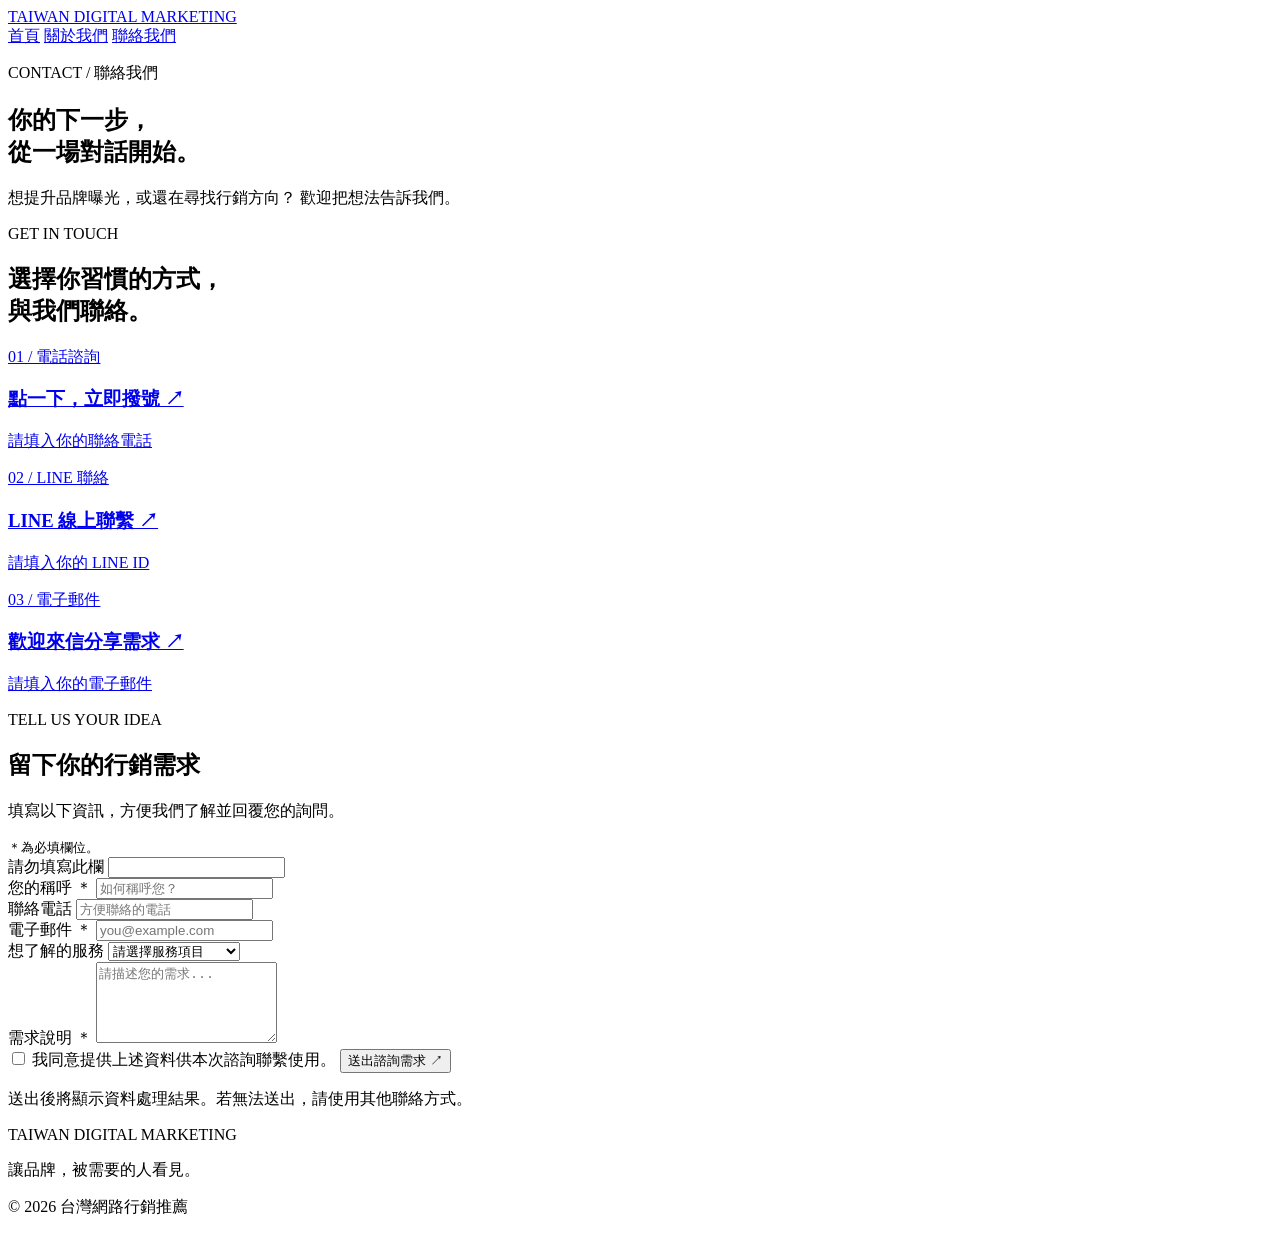
==== contact.html @ c1d2adca "Create contact.html" ====
<!DOCTYPE html>
<html lang="zh-Hant">
<head>
    <meta charset="UTF-8">
    <meta name="viewport" content="width=device-width, initial-scale=1.0">
    <title>聯絡我們｜台灣網路行銷推薦</title>
    <meta name="description" content="歡迎與我們聯絡，分享你的行銷需求。">
    <link rel="stylesheet" href="css/style.css">
</head>

<body>

<header class="header">
    <a href="index.html" class="logo">
        TAIWAN DIGITAL MARKETING
    </a>

    <nav>
        <a href="index.html">首頁</a>
        <a href="#about">關於我們</a>
        <a href="contact.html">聯絡我們</a>
    </nav>
</header>

<main>

<section class="hero">
    <p class="eyebrow">CONTACT / 聯絡我們</p>

    <h1>你的下一步，<br>從一場對話開始。</h1>

    <p class="intro">
        想提升品牌曝光，或還在尋找行銷方向？
        歡迎把想法告訴我們。
    </p>
</section>

<section class="contact-info">
    <p class="eyebrow">GET IN TOUCH</p>

    <h2>選擇你習慣的方式，<br>與我們聯絡。</h2>

    <div class="contact-grid">

        <a href="tel:請填入你的電話" class="contact-card">
            <span>01 / 電話諮詢</span>
            <h3>點一下，立即撥號 ↗</h3>
            <p>請填入你的聯絡電話</p>
        </a>

        <a href="#" class="contact-card">
            <span>02 / LINE 聯絡</span>
            <h3>LINE 線上聯繫 ↗</h3>
            <p>請填入你的 LINE ID</p>
        </a>

        <a href="mailto:請填入你的Email" class="contact-card">
            <span>03 / 電子郵件</span>
            <h3>歡迎來信分享需求 ↗</h3>
            <p>請填入你的電子郵件</p>
        </a>

    </div>
</section>

<section class="form-section">

    <div class="form-heading">
        <p class="eyebrow">TELL US YOUR IDEA</p>

        <h2>留下你的行銷需求</h2>

        <p>填寫以下資訊，方便我們了解並回覆您的詢問。</p>

        <small>＊為必填欄位。</small>
    </div>

    <form id="contactForm">

        <div class="honeypot" aria-hidden="true">
            <label>請勿填寫此欄</label>
            <input type="text" name="website" tabindex="-1" autocomplete="off">
        </div>

        <div class="form-grid">

            <div class="form-group">
                <label for="name">您的稱呼 ＊</label>
                <input
                    type="text"
                    id="name"
                    name="name"
                    placeholder="如何稱呼您？"
                    required>
            </div>

            <div class="form-group">
                <label for="phone">聯絡電話</label>
                <input
                    type="tel"
                    id="phone"
                    name="phone"
                    placeholder="方便聯絡的電話">
            </div>

            <div class="form-group">
                <label for="email">電子郵件 ＊</label>
                <input
                    type="email"
                    id="email"
                    name="email"
                    placeholder="you@example.com"
                    required>
            </div>

            <div class="form-group">
                <label for="service">想了解的服務</label>
                <select id="service" name="service">
                    <option value="">請選擇服務項目</option>
                    <option value="SEO 搜尋引擎優化">SEO 搜尋引擎優化</option>
                    <option value="社群行銷">社群行銷</option>
                    <option value="網站設計">網站設計</option>
                    <option value="品牌行銷">品牌行銷</option>
                    <option value="其他服務">其他服務</option>
                </select>
            </div>

            <div class="form-group full">
                <label for="message">需求說明 ＊</label>
                <textarea
                    id="message"
                    name="message"
                    rows="5"
                    placeholder="請描述您的需求..."
                    required></textarea>
            </div>

        </div>

        <label class="consent">
            <input type="checkbox" id="consent" required>
            <span>
                我同意提供上述資料供本次諮詢聯繫使用。
            </span>
        </label>

        <button type="submit" id="submitBtn">
            送出諮詢需求 ↗
        </button>

        <p id="formStatus" role="status"></p>

    </form>

    <p class="notice">
        送出後將顯示資料處理結果。若無法送出，請使用其他聯絡方式。
    </p>

</section>

</main>

<footer id="about">
    <div class="footer-logo">
        TAIWAN DIGITAL MARKETING
    </div>

    <p>讓品牌，被需要的人看見。</p>

    <p>© 2026 台灣網路行銷推薦</p>
</footer>

<script src="js/contact.js"></script>

</body>
</html>
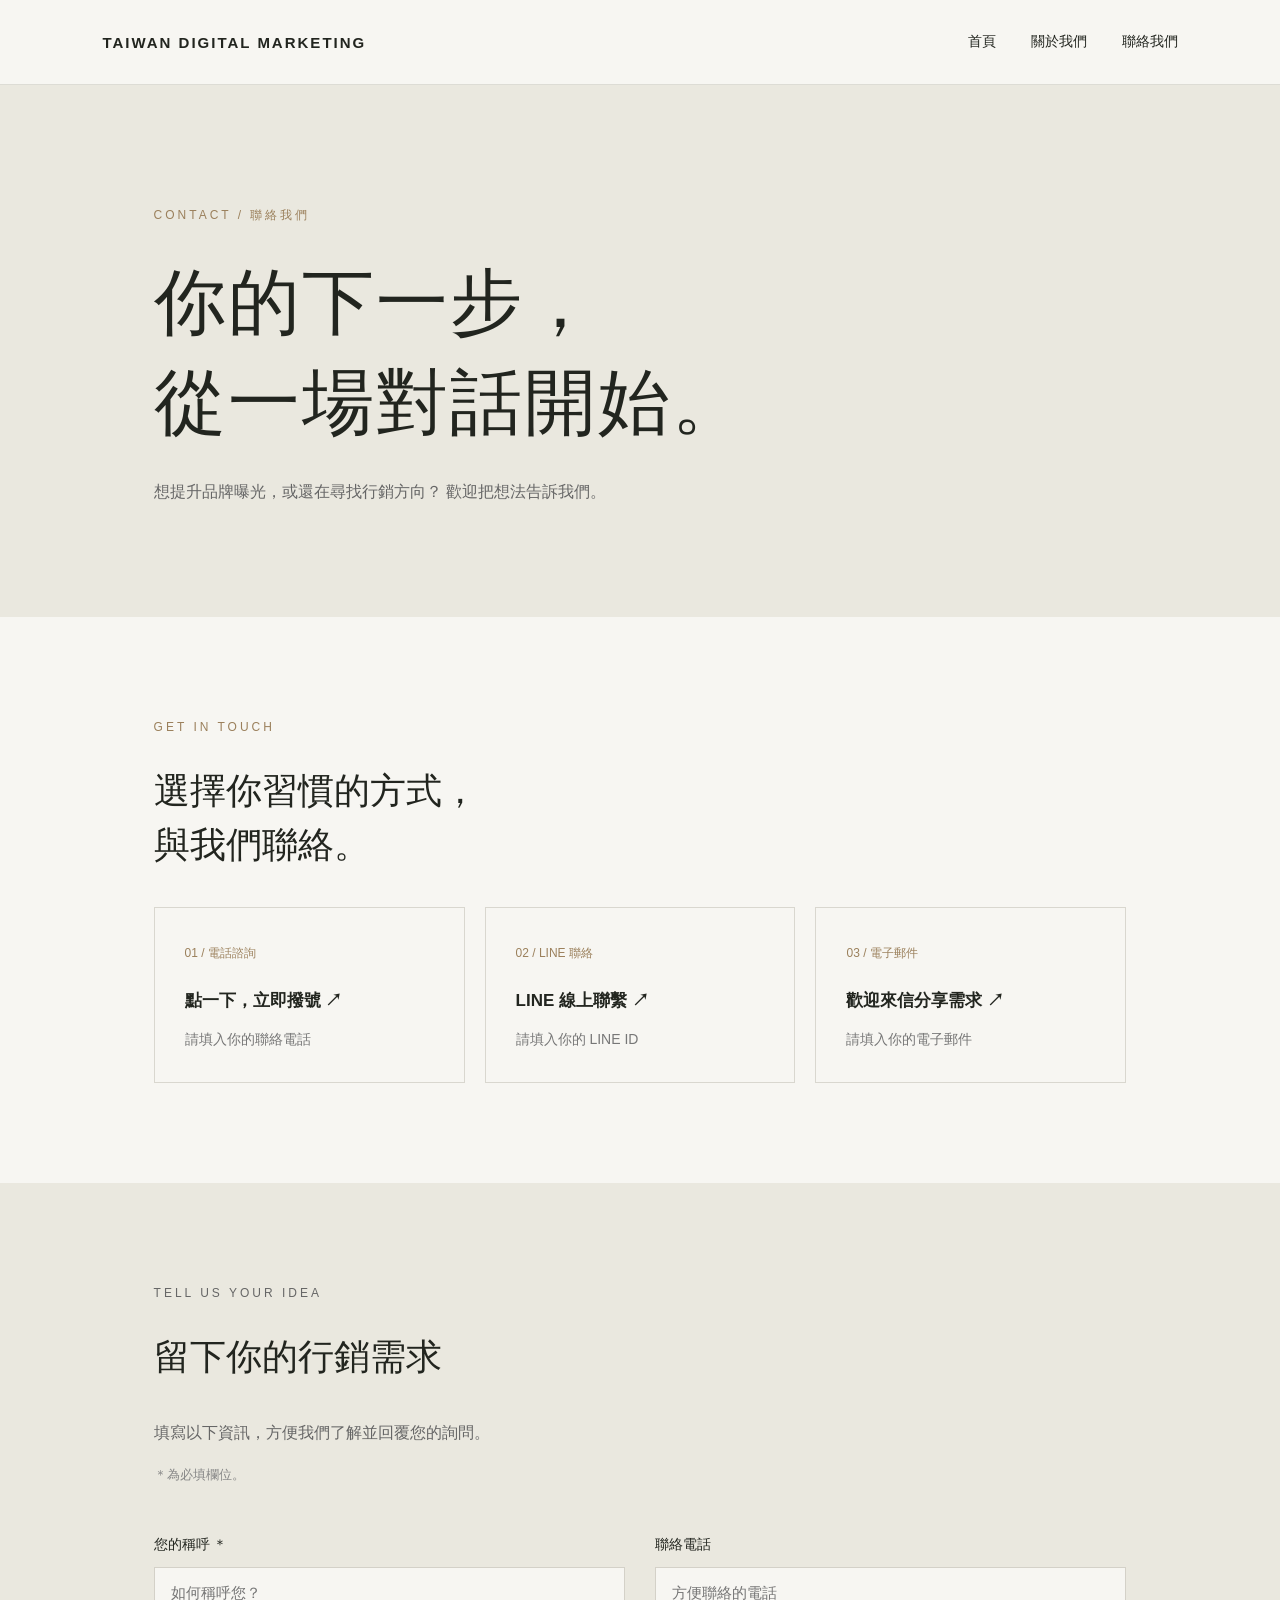
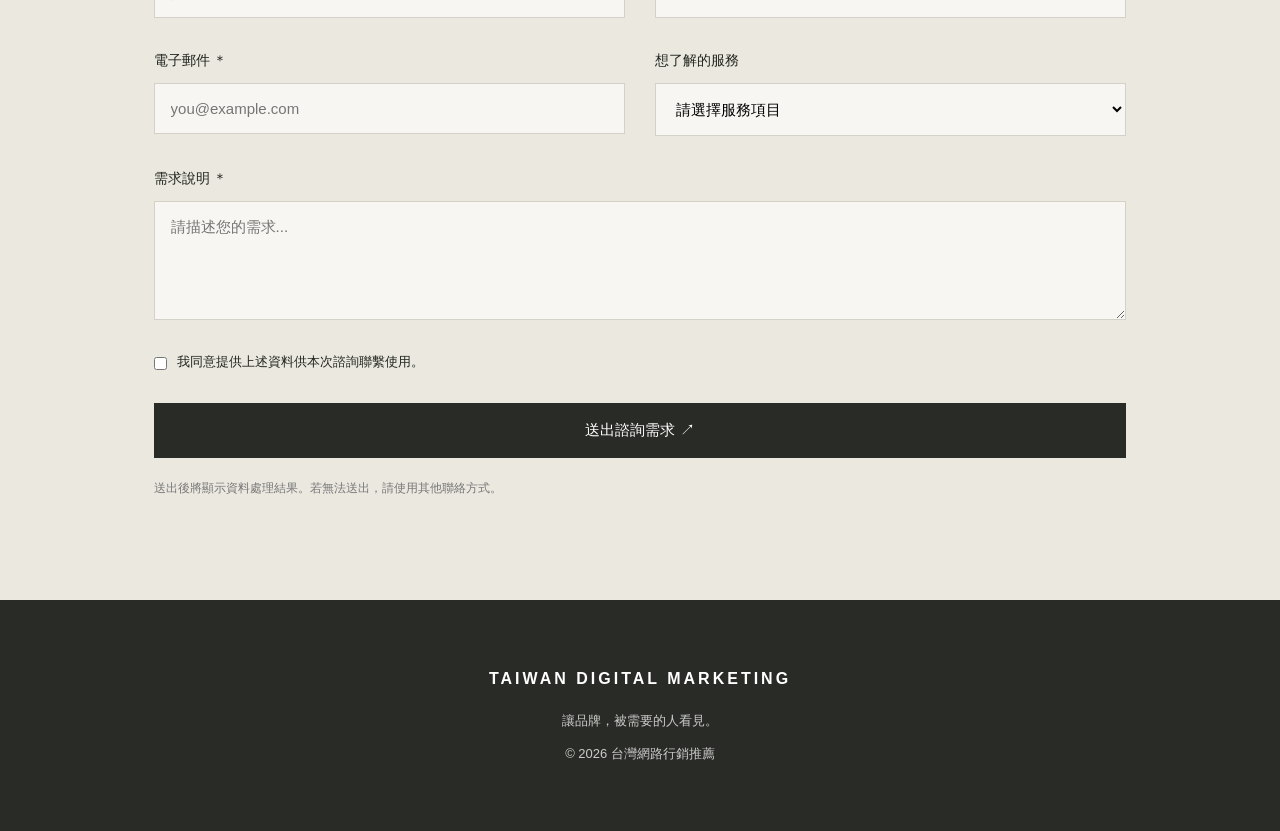
==== commit abf8231c: "Update contact.html" ====
--- a/contact.html
+++ b/contact.html
@@ -138,7 +138,12 @@
         </div>
 
         <label class="consent">
-            <input type="checkbox" id="consent" required>
+            <input
+    type="checkbox"
+    id="consent"
+    name="consent"
+    value="yes"
+    required>
             <span>
                 我同意提供上述資料供本次諮詢聯繫使用。
             </span>
--- a/css/style.css
+++ b/css/style.css
@@ -0,0 +1,270 @@
+* {
+    margin: 0;
+    padding: 0;
+    box-sizing: border-box;
+}
+
+body {
+    font-family: Arial, "Noto Sans TC", sans-serif;
+    background: #f7f6f2;
+    color: #22251f;
+    line-height: 1.8;
+}
+
+a {
+    color: inherit;
+    text-decoration: none;
+}
+
+.header {
+    height: 85px;
+    padding: 0 8%;
+    display: flex;
+    align-items: center;
+    justify-content: space-between;
+    border-bottom: 1px solid #dddcd5;
+}
+
+.logo {
+    font-size: 15px;
+    font-weight: 700;
+    letter-spacing: 2px;
+}
+
+nav {
+    display: flex;
+    gap: 35px;
+    font-size: 14px;
+}
+
+nav a:hover {
+    color: #9b805c;
+}
+
+.hero {
+    padding: 120px 12% 110px;
+    background: #eae8df;
+}
+
+.eyebrow {
+    font-size: 12px;
+    letter-spacing: 3px;
+    color: #9b805c;
+    margin-bottom: 25px;
+}
+
+.hero h1 {
+    font-size: clamp(38px, 6vw, 72px);
+    line-height: 1.4;
+    font-weight: 500;
+    letter-spacing: 2px;
+}
+
+.intro {
+    margin-top: 25px;
+    color: #666;
+    font-size: 16px;
+}
+
+.contact-info {
+    padding: 100px 12%;
+}
+
+.contact-info h2,
+.form-heading h2 {
+    font-size: 36px;
+    font-weight: 500;
+    line-height: 1.5;
+    margin-bottom: 35px;
+}
+
+.contact-grid {
+    display: grid;
+    grid-template-columns: repeat(3, 1fr);
+    gap: 20px;
+}
+
+.contact-card {
+    padding: 30px;
+    border: 1px solid #d9d7cf;
+    transition: 0.3s;
+}
+
+.contact-card:hover {
+    background: #eae8df;
+    transform: translateY(-4px);
+}
+
+.contact-card span {
+    font-size: 12px;
+    color: #9b805c;
+}
+
+.contact-card h3 {
+    font-size: 17px;
+    margin: 20px 0 10px;
+}
+
+.contact-card p {
+    font-size: 14px;
+    color: #777;
+}
+
+.form-section {
+    padding: 100px 12%;
+    background: #eae8df;
+}
+
+.form-heading {
+    margin-bottom: 45px;
+}
+
+.form-heading p {
+    color: #666;
+}
+
+.form-heading small {
+    display: block;
+    margin-top: 15px;
+    color: #888;
+}
+
+.form-grid {
+    display: grid;
+    grid-template-columns: 1fr 1fr;
+    gap: 30px;
+}
+
+.form-group {
+    display: flex;
+    flex-direction: column;
+    gap: 10px;
+}
+
+.form-group label {
+    font-size: 14px;
+}
+
+.form-group input,
+.form-group select,
+.form-group textarea {
+    width: 100%;
+    padding: 16px;
+    background: #f7f6f2;
+    border: 1px solid #d4d1c8;
+    font-size: 15px;
+    font-family: inherit;
+    outline: none;
+}
+
+.form-group input:focus,
+.form-group select:focus,
+.form-group textarea:focus {
+    border-color: #9b805c;
+}
+
+.form-group textarea {
+    resize: vertical;
+}
+
+.full {
+    grid-column: 1 / -1;
+}
+
+.consent {
+    display: flex;
+    align-items: flex-start;
+    gap: 10px;
+    margin: 30px 0;
+    font-size: 13px;
+}
+
+.consent input {
+    margin-top: 7px;
+}
+
+#submitBtn {
+    width: 100%;
+    padding: 18px;
+    border: none;
+    background: #292b26;
+    color: white;
+    font-size: 15px;
+    cursor: pointer;
+    transition: 0.3s;
+}
+
+#submitBtn:hover {
+    background: #9b805c;
+}
+
+#formStatus {
+    margin-top: 15px;
+    font-size: 14px;
+}
+
+.notice {
+    margin-top: 20px;
+    font-size: 12px;
+    color: #777;
+}
+
+.honeypot {
+    position: absolute;
+    left: -9999px;
+}
+
+footer {
+    padding: 65px 12%;
+    background: #292b26;
+    color: white;
+    text-align: center;
+}
+
+.footer-logo {
+    letter-spacing: 3px;
+    font-weight: bold;
+    margin-bottom: 15px;
+}
+
+footer p {
+    font-size: 13px;
+    color: #ccc;
+    margin-top: 10px;
+}
+
+@media (max-width: 768px) {
+    .header {
+        height: auto;
+        padding: 20px 6%;
+        flex-direction: column;
+        gap: 15px;
+    }
+
+    nav {
+        gap: 20px;
+    }
+
+    .hero,
+    .contact-info,
+    .form-section {
+        padding: 65px 7%;
+    }
+
+    .contact-grid {
+        grid-template-columns: 1fr;
+    }
+
+    .form-grid {
+        grid-template-columns: 1fr;
+    }
+
+    .full {
+        grid-column: auto;
+    }
+
+    .contact-info h2,
+    .form-heading h2 {
+        font-size: 28px;
+    }
+}
